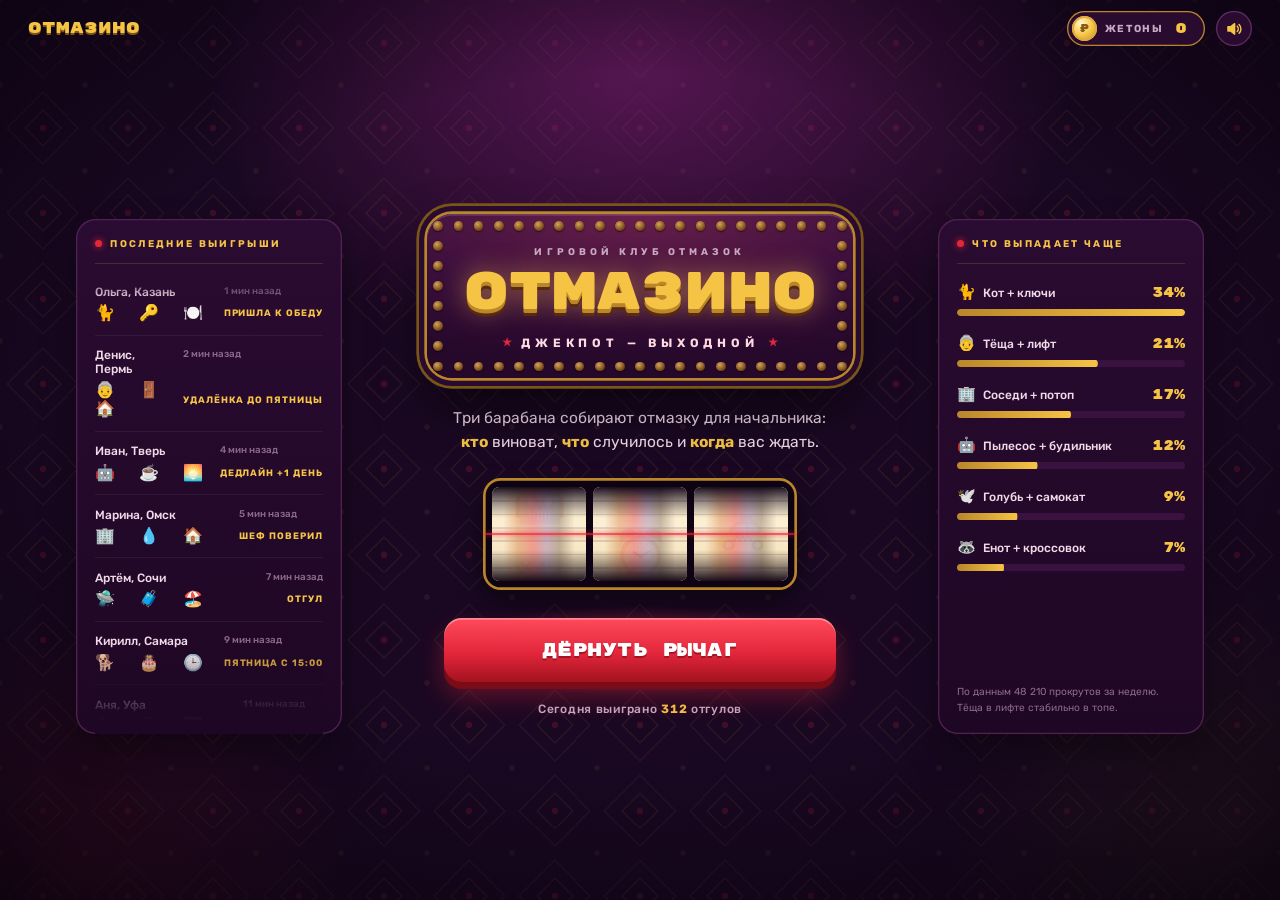
==== index.html @ e05aac3f "Build Otmazino slot-machine excuse generator (variant B) Single page, no build step, opens from file" ====
<!doctype html>
<html lang="ru">
<head>
<meta charset="utf-8">
<meta name="viewport" content="width=device-width, initial-scale=1">
<title>Отмазино — автомат отмазок для начальника</title>
<link rel="preconnect" href="https://fonts.googleapis.com">
<link rel="preconnect" href="https://fonts.gstatic.com" crossorigin>
<link href="https://fonts.googleapis.com/css2?family=Rubik+Mono+One&family=Rubik:wght@400;500;700;900&display=swap&subset=cyrillic" rel="stylesheet">
<link rel="icon" href="data:image/svg+xml,%3Csvg xmlns=%27http://www.w3.org/2000/svg%27 viewBox=%270 0 32 32%27%3E%3Ccircle cx=%2716%27 cy=%2716%27 r=%2715%27 fill=%27%23F6C445%27 stroke=%27%23B9862A%27 stroke-width=%272%27/%3E%3Ctext x=%2716%27 y=%2722%27 font-size=%2716%27 font-family=%27Arial%27 font-weight=%27700%27 text-anchor=%27middle%27 fill=%27%237A5517%27%3E₽%3C/text%3E%3C/svg%3E">
<link rel="stylesheet" href="css/style.css">
</head>
<body>
<div class="bg" aria-hidden="true"></div>

<div class="shaker" id="shaker">
  <header class="nav">
    <button class="nav-logo" data-go="home" aria-label="На главную">ОТМАЗИНО</button>
    <div class="nav-right">
      <div class="tok-pill"><span class="coin-ico" aria-hidden="true">₽</span>ЖЕТОНЫ <b id="navTok">0</b></div>
      <button class="snd" id="snd" aria-pressed="true" aria-label="Звук">
        <svg class="on" viewBox="0 0 24 24" fill="none" stroke="currentColor" stroke-width="2" stroke-linecap="round" stroke-linejoin="round"><path d="M4 9v6h4l5 4V5L8 9H4z" fill="currentColor"/><path d="M16.5 8.5a5 5 0 0 1 0 7M19 6a8.5 8.5 0 0 1 0 12"/></svg>
        <svg class="off" viewBox="0 0 24 24" fill="none" stroke="currentColor" stroke-width="2" stroke-linecap="round" stroke-linejoin="round"><path d="M4 9v6h4l5 4V5L8 9H4z" fill="currentColor"/><path d="M17 9l5 6M22 9l-5 6"/></svg>
      </button>
    </div>
  </header>

  <main class="stage">

    <!-- ============ 1. ГЛАВНАЯ ============ -->
    <section class="screen home" data-screen="home">
      <aside class="side side-l rise" style="--i:3">
        <h3 class="side-h">Последние выигрыши</h3>
        <div class="ticker"><ul id="winFeed"></ul></div>
      </aside>
      <aside class="side side-r rise" style="--i:4">
        <h3 class="side-h">Что выпадает чаще</h3>
        <ul class="odds" id="odds"></ul>
        <p class="side-note">По данным 48&nbsp;210 прокрутов за&nbsp;неделю. Тёща в&nbsp;лифте стабильно в&nbsp;топе.</p>
      </aside>

      <div class="col home-col">
        <div class="rise" style="--i:0">
          <div class="marquee">
            <div class="bulbs" data-bulbs="2.3"></div>
            <div class="eyebrow">игровой клуб отмазок</div>
            <h1 class="logo" aria-label="Отмазино"><span>ОТМ</span><span class="fl">А</span><span>ЗИНО</span></h1>
            <div class="tagline">Джекпот — выходной</div>
          </div>
        </div>
        <p class="pitch rise" style="--i:1">Три барабана собирают отмазку для начальника: <b>кто</b> виноват, <b>что</b> случилось и&nbsp;<b>когда</b> вас ждать.</p>
        <div class="rise" style="--i:2">
          <div class="mini">
            <div class="reel"></div><div class="reel"></div><div class="reel"></div>
            <div class="mini-line"></div>
          </div>
        </div>
        <div class="rise" style="--i:3"><button class="cta" id="ctaPull">Дёрнуть рычаг</button></div>
        <div class="won rise" style="--i:4">Сегодня выиграно <b id="wonCount">312</b> отгулов</div>
      </div>
    </section>

    <!-- ============ 2. ОПЛАТА ============ -->
    <section class="screen pay" data-screen="pay">
      <div class="col pay-col">
        <h2 class="h2 rise" style="--i:0">Купите жетоны</h2>
        <p class="sub rise" style="--i:1">Один жетон — один прокрут. Сдача выдаётся отгулами.</p>
        <div class="packs rise" style="--i:2">
          <button class="pack" data-n="1" data-price="49"><b>1 жетон</b><small>Разовое опоздание</small><span class="price">49&nbsp;₽</span></button>
          <button class="pack" data-n="5" data-price="149"><i class="hit">ХИТ</i><b>5 жетонов</b><small>Неделя прикрыта</small><span class="price">149&nbsp;₽</span></button>
          <button class="pack" data-n="99" data-price="499"><b>Безлимит</b><small>До пенсии</small><span class="price">499&nbsp;₽</span></button>
        </div>
        <div class="terminal rise" style="--i:3">
          <div class="card" aria-label="Тестовая карта">
            <div class="card-top"><span class="card-brand">ОТМАЗИНО CLUB</span><span class="chip"></span></div>
            <div class="card-num" id="cardNum"></div>
            <div class="card-row">
              <div class="grow"><small>Держатель</small><span id="cardName"></span></div>
              <div><small>Срок</small><span id="cardExp"></span></div>
              <div><small>CVC</small><span id="cardCvc"></span></div>
            </div>
          </div>
          <div class="acceptor">
            <div class="plate">
              <div class="coin-drop" id="coinDrop"></div>
              <div class="slit"></div>
              <small>Приём монет</small>
            </div>
            <div class="odo"><small>Жетоны</small><div class="odo-digits" id="odo"></div></div>
          </div>
        </div>
        <div class="rise" style="--i:4"><button class="cta pay-btn" id="payBtn">Оплатить 149 ₽</button></div>
        <p class="fine rise" style="--i:5">Демо-режим · карта тестовая · деньги не&nbsp;списываются</p>
      </div>
    </section>

    <!-- ============ 3. ГЕНЕРАТОР ============ -->
    <section class="screen game" data-screen="game">
      <aside class="side side-l rise" style="--i:3">
        <h3 class="side-h">Таблица выплат</h3>
        <ul class="pt" id="paytable"></ul>
        <p class="side-note">Выплаты производятся отгулами. Начальник вправе не&nbsp;поверить.</p>
      </aside>
      <aside class="side side-r rise" style="--i:4">
        <h3 class="side-h">Ваши выигрыши</h3>
        <ul class="hist" id="hist"><li class="hist-empty">Пока пусто. Тяните рычаг, и&nbsp;первая отмазка появится здесь.</li></ul>
      </aside>

      <div class="col game-col">
        <div class="sits rise" style="--i:0" id="sits" role="tablist" aria-label="Ситуация"></div>
        <div class="rise" style="--i:1">
          <div class="machine" id="machine">
            <div class="topper" id="topper">
              <div class="bulbs" data-bulbs="2.1"></div>
              <div class="t-text"><span class="t-logo">ОТМАЗИНО</span><span class="t-jack">ДЖЕКПОТ!</span></div>
            </div>
            <div class="cab">
              <div class="labels"><span>Кто</span><span>Что случилось</span><span>Итог</span></div>
              <div class="bezel">
                <div class="window" id="window">
                  <div class="reel"></div><div class="reel"></div><div class="reel"></div>
                  <div class="glass"></div>
                  <div class="payline"></div>
                </div>
              </div>
              <div class="front">
                <div class="led" id="ledBox"><small>ЖЕТОНЫ</small><b id="led">00</b></div>
                <div class="hint" id="hint">Тяните рычаг</div>
                <button class="spin-btn" id="spinBtn">Крутить</button>
              </div>
            </div>
            <div class="base"><div class="ticket-slit"></div></div>
            <div class="lever" id="lever">
              <div class="lever-hub"></div>
              <div class="lever-rod"></div>
              <div class="lever-pivot"></div>
              <div class="lever-knob" role="button" aria-label="Потянуть рычаг"></div>
              <div class="lever-hint" id="leverHint">ТЯНИ<i>↓</i></div>
            </div>
          </div>
          <div class="ticket-zone">
            <article class="ticket" id="ticket">
              <div class="t-head"><span id="tSit">Опоздание</span><span id="tNo">№ 004217</span></div>
              <div class="t-combo" id="tCombo"></div>
              <p class="t-body" id="tText"></p>
              <div class="t-foot"><span>Правдоподобие <b id="tProb">97%</b></span><span id="tValid">Действует до 18:00</span></div>
            </article>
          </div>
        </div>
        <div class="actions" id="actions">
          <button class="btn-ghost" id="againBtn">Крутить ещё</button>
          <button class="cta small" id="sendBtn">Отправить начальнику</button>
        </div>
      </div>
    </section>

    <!-- ============ 4. МЕССЕНДЖЕР ============ -->
    <section class="screen chat" data-screen="chat">
      <div class="col chat-col">
        <div class="phone rise" style="--i:0">
          <div class="phone-in">
            <div class="island"></div>
            <div class="sbar"><span>9:41</span><span class="sb-ic"><i></i><i></i><i></i><b></b></span></div>
            <div class="chead">
              <span class="back">‹</span>
              <div class="ava">ИС</div>
              <div class="who"><b>Игорь Сергеевич</b><small id="bossStatus">был недавно</small></div>
            </div>
            <div class="cbody" id="chatBody"></div>
            <div class="cinput">
              <div class="field" id="chatField"></div>
              <span class="csend" id="chatSend"><svg viewBox="0 0 24 24" fill="#fff"><path d="M3.4 20.4 21 12 3.4 3.6 3.4 10l12.6 2-12.6 2z"/></svg></span>
            </div>
          </div>
        </div>
      </div>
      <div class="chat-side" id="chatSide">
        <button class="btn-ghost" id="chatAgain">Ещё отмазку</button>
        <button class="link" data-go="home">На главную</button>
      </div>
    </section>

  </main>
</div>

<div class="rain" id="rain" aria-hidden="true"></div>
<div class="burst" id="burst" aria-hidden="true">ДЖЕКПОТ!</div>

<script src="js/data.js"></script>
<script src="js/audio.js"></script>
<script src="js/engine.js"></script>
<script src="js/app.js"></script>
</body>
</html>
---- css/style.css ----
/* ================================================================
   ОТМАЗИНО · игровой автомат отмазок
   1rem масштабируется по высоте окна (900px → 10px, 1080px → 12px),
   поэтому кадр одинаковый на 1440×900 и 1920×1080.
   Центральная колонка --col ≈ 9:16 от высоты — под вертикальный кроп.
   ================================================================ */
:root {
  --plum: #1A0822;
  --plum-2: #2A0B30;
  --plum-3: #3D1240;
  --gold: #F6C445;
  --gold-2: #B9862A;
  --gold-3: #7A5517;
  --cherry: #E3263B;
  --cherry-2: #A3121F;
  --cherry-3: #7A0C18;
  --cream: #FFF0CF;
  --mute: #C9A9C4;
  --dim: #8D6A8C;
  --ease-out: cubic-bezier(0.23, 1, 0.32, 1);
  --ease-in-out: cubic-bezier(0.77, 0, 0.175, 1);
  --ease-back: cubic-bezier(0.34, 1.56, 0.64, 1);
  --chase: .9s;
  --col: 50rem;
  --mono: 'Rubik Mono One', 'Rubik', sans-serif;
  --emoji: 'Segoe UI Emoji', 'Apple Color Emoji', 'Noto Color Emoji', sans-serif;
}
html.fast { --chase: .27s; }

* { box-sizing: border-box; margin: 0; padding: 0; }
html { font-size: min(calc(100vh / 90), calc(100vw / 144)); }
html, body { height: 100%; overflow: hidden; background: var(--plum); }
body {
  font-family: Rubik, system-ui, sans-serif;
  color: var(--cream);
  -webkit-font-smoothing: antialiased;
  user-select: none;
  -webkit-user-select: none;
}
button { font: inherit; color: inherit; border: 0; background: none; cursor: pointer; }
button:focus-visible { outline: .2rem solid var(--gold); outline-offset: .3rem; }
.emo { font-family: var(--emoji); font-weight: 400; font-style: normal; }

/* ---------- фон: ковёр казино + прожектор ---------- */
.bg {
  position: fixed; inset: 0;
  background:
    radial-gradient(70rem 48rem at 50% 8%, rgba(132, 34, 118, .55), rgba(132, 34, 118, 0) 70%),
    radial-gradient(46rem 40rem at 6% 96%, rgba(227, 38, 59, .14), rgba(227, 38, 59, 0) 70%),
    radial-gradient(46rem 40rem at 96% 92%, rgba(246, 196, 69, .08), rgba(246, 196, 69, 0) 70%),
    url("data:image/svg+xml,%3Csvg xmlns='http://www.w3.org/2000/svg' width='96' height='96'%3E%3Cg fill='none' stroke='%23F6C445' stroke-width='1.4'%3E%3Cpath d='M48 8 88 48 48 88 8 48z' stroke-opacity='.06'/%3E%3Cpath d='M48 28 68 48 48 68 28 48z' stroke-opacity='.08'/%3E%3C/g%3E%3Ccircle cx='48' cy='48' r='3.5' fill='%23E3263B' fill-opacity='.18'/%3E%3Cg fill='%23F6C445' fill-opacity='.07'%3E%3Ccircle cx='0' cy='0' r='3'/%3E%3Ccircle cx='96' cy='0' r='3'/%3E%3Ccircle cx='0' cy='96' r='3'/%3E%3Ccircle cx='96' cy='96' r='3'/%3E%3C/g%3E%3C/svg%3E") 50% 0 / 9.6rem 9.6rem,
    var(--plum);
}
.bg::after {
  content: ''; position: absolute; inset: 0;
  background: radial-gradient(ellipse 78% 72% at 50% 46%, rgba(6, 1, 10, 0) 52%, rgba(6, 1, 10, .78) 100%);
}

.shaker { position: fixed; inset: 0; }
.shaker.shake { animation: shake .55s cubic-bezier(.36, .07, .19, .97); }
@keyframes shake {
  10%, 90% { transform: translate3d(-.1rem, .1rem, 0); }
  20%, 80% { transform: translate3d(.5rem, -.2rem, 0); }
  30%, 50%, 70% { transform: translate3d(-.9rem, .3rem, 0) rotate(-.3deg); }
  40%, 60% { transform: translate3d(.9rem, -.2rem, 0) rotate(.3deg); }
}

/* ---------- навигация ---------- */
.nav {
  position: absolute; z-index: 20; top: 0; left: 0; right: 0; height: 6.4rem;
  display: flex; align-items: center; justify-content: space-between; padding: 0 3.2rem;
}
.nav-logo { font: 400 1.8rem var(--mono); color: var(--gold); text-shadow: 0 .2rem 0 var(--gold-3); }
.nav-right { display: flex; gap: 1.2rem; align-items: center; }
.tok-pill {
  display: flex; align-items: center; gap: .9rem; height: 4rem; padding: 0 1.6rem 0 .6rem;
  border-radius: 99rem; background: var(--plum-2); box-shadow: inset 0 0 0 .15rem var(--gold-2);
  font: 700 1.15rem Rubik; letter-spacing: .16em; color: var(--mute);
}
.tok-pill b { display: inline-block; min-width: 2.2rem; font: 400 1.6rem var(--mono); letter-spacing: 0; color: var(--gold); text-align: center; }
.bump { animation: bump .45s var(--ease-out); }
@keyframes bump { 35% { transform: scale(1.5); color: #fff; } }
.coin-ico {
  width: 2.8rem; height: 2.8rem; border-radius: 50%; display: grid; place-items: center;
  background: radial-gradient(circle at 35% 30%, #fff6c9, var(--gold) 50%, var(--gold-2));
  box-shadow: inset 0 0 0 .22rem #e0a93a; font: 400 1.15rem var(--mono); color: #8a5a12; letter-spacing: 0;
}
.snd {
  width: 4rem; height: 4rem; border-radius: 50%; display: grid; place-items: center;
  background: var(--plum-2); box-shadow: inset 0 0 0 .15rem #5d2a5f; color: var(--gold);
  transition: color .2s ease, box-shadow .2s ease;
}
.snd svg { width: 2rem; height: 2rem; }
.snd .off { display: none; }
.snd[aria-pressed="false"] { color: var(--dim); }
.snd[aria-pressed="false"] .on { display: none; }
.snd[aria-pressed="false"] .off { display: block; }

/* ---------- экраны и переходы ---------- */
.stage { position: absolute; inset: 0; }
.screen {
  position: absolute; inset: 0;
  opacity: 0; visibility: hidden; pointer-events: none;
  transform: scale(1.035);
  transition: opacity .45s var(--ease-out), transform .7s var(--ease-out), visibility 0s linear .7s;
}
.screen.is-on {
  opacity: 1; visibility: visible; pointer-events: auto; transform: none;
  transition: opacity .55s var(--ease-out) .12s, transform .8s var(--ease-out) .12s, visibility 0s;
}
.screen.is-leaving { transform: scale(.965); }
.screen:not(.is-on) *, .screen:not(.is-on) *::before, .screen:not(.is-on) *::after { animation-play-state: paused !important; }

.rise { opacity: 0; transform: translateY(2.2rem); transition: opacity .5s var(--ease-out), transform .8s var(--ease-out); }
.is-on .rise { opacity: 1; transform: none; transition-delay: calc(var(--i, 0) * 70ms + 160ms); }

.col {
  position: absolute; top: 6.4rem; bottom: 2rem; left: 50%;
  width: var(--col); margin-left: calc(var(--col) / -2);
  display: flex; flex-direction: column; align-items: center; justify-content: center;
}

/* ---------- боковые панели ---------- */
.side {
  position: absolute; top: 50%; width: 30rem; height: 58rem; margin-top: -26rem;
  padding: 2.2rem 2.2rem 0; border-radius: 2.2rem; overflow: hidden;
  background: linear-gradient(#2a0b31, #1e0724);
  box-shadow: inset 0 0 0 .15rem #4f2251, 0 2rem 4rem rgba(0, 0, 0, .35);
}
.side-l { left: calc((50vw - var(--col) / 2) / 2 - 15rem); }
.side-r { right: calc((50vw - var(--col) / 2) / 2 - 15rem); }
.side-h {
  display: flex; align-items: center; gap: .9rem; padding-bottom: 1.5rem;
  border-bottom: .1rem solid rgba(246, 196, 69, .16);
  font: 700 1.1rem Rubik; letter-spacing: .24em; text-transform: uppercase; color: var(--gold);
}
.side-h::before {
  content: ''; width: .8rem; height: .8rem; border-radius: 50%; flex: none;
  background: var(--cherry); box-shadow: 0 0 .8rem var(--cherry); animation: live 1.6s steps(1, end) infinite;
}
@keyframes live { 50% { opacity: .25; } }
.side-note { position: absolute; left: 2.2rem; right: 2.2rem; bottom: 2.2rem; font: 400 1.15rem/1.5 Rubik; color: var(--dim); }

.ticker { position: absolute; left: 2.2rem; right: 2.2rem; top: 6rem; bottom: 0; overflow: hidden; }
.ticker::before, .ticker::after { content: ''; position: absolute; left: 0; right: 0; z-index: 2; pointer-events: none; }
.ticker::before { top: 0; height: 3rem; background: linear-gradient(#290a30, rgba(41, 10, 48, 0)); }
.ticker::after { bottom: 0; height: 10rem; background: linear-gradient(rgba(30, 7, 36, 0), #1e0724 85%); }
.ticker ul { list-style: none; animation: feed 40s linear infinite; }
@keyframes feed { to { transform: translateY(-50%); } }
.win { display: grid; grid-template-columns: 1fr auto; gap: .5rem 1rem; padding: 1.4rem 0; border-bottom: .1rem solid rgba(255, 255, 255, .06); }
.win-who { font: 500 1.35rem Rubik; color: #f1d9e8; }
.win-ago { font: 500 1.1rem Rubik; color: var(--dim); }
.win-combo { font-size: 1.8rem; letter-spacing: .12em; }
.win-res { align-self: center; justify-self: end; font: 700 1.05rem Rubik; letter-spacing: .1em; text-transform: uppercase; color: var(--gold); text-align: right; }

.odds { list-style: none; margin-top: 2.2rem; display: flex; flex-direction: column; gap: 2rem; }
.odd-top { display: flex; align-items: baseline; gap: .8rem; font: 500 1.35rem Rubik; color: #f1d9e8; }
.odd-top .emo { font-size: 1.7rem; }
.odd-top b { margin-left: auto; font: 400 1.5rem var(--mono); color: var(--gold); }
.odd-bar { margin-top: .9rem; height: .8rem; border-radius: .4rem; background: #3a1240; overflow: hidden; }
.odd-bar i { display: block; height: 100%; border-radius: inherit; background: linear-gradient(90deg, var(--gold-2), var(--gold)); transform-origin: left; transform: scaleX(0); transition: transform 1.4s var(--ease-out); }
.is-on .odd-bar i { transform: scaleX(var(--p)); transition-delay: calc(var(--i) * 110ms + 600ms); }

/* ---------- лампочки ---------- */
.bulbs { position: absolute; inset: 1.3rem; pointer-events: none; }
.bulb {
  position: absolute; width: 1.1rem; height: 1.1rem; margin: -.55rem 0 0 -.55rem; border-radius: 50%;
  background: radial-gradient(circle at 38% 32%, #d4a35a, #6e4012 72%);
  box-shadow: 0 .1rem .15rem rgba(0, 0, 0, .55);
}
.bulb::after {
  content: ''; position: absolute; inset: -1rem; border-radius: 50%;
  background: radial-gradient(circle, #fffdf2 0 .32rem, #ffe08a .5rem, rgba(255, 196, 90, .5) .66rem, rgba(255, 170, 60, 0) 1.55rem);
  opacity: 0;
  animation: chase var(--chase) steps(1, end) infinite;
  animation-delay: calc(var(--chase) * var(--ph));
}
@keyframes chase { 0% { opacity: 1; } 33.333% { opacity: 0; } 100% { opacity: 0; } }
html.flash .bulb::after { animation: flashall .2s steps(1, end) infinite; animation-delay: 0s; }
@keyframes flashall { 0% { opacity: 1; } 50% { opacity: .1; } }

/* ================= 1. ГЛАВНАЯ ================= */
.home-col { padding-bottom: 1rem; }
.marquee {
  position: relative; width: 48rem; padding: 3.6rem 3rem 3.2rem; border-radius: 2.8rem; text-align: center;
  background: radial-gradient(120% 90% at 50% 0%, #6a1f4b, #3a0f3c 55%, #25082a);
  box-shadow:
    0 0 0 .3rem var(--gold-2), 0 0 0 .9rem var(--plum-2), 0 0 0 1.2rem var(--gold-3),
    inset 0 .2rem 0 rgba(255, 255, 255, .15), 0 3rem 6rem rgba(0, 0, 0, .6);
}
.eyebrow { font: 700 1.1rem Rubik; letter-spacing: .42em; text-transform: uppercase; color: var(--mute); }
.logo {
  margin-top: 1.1rem; font: 400 5.9rem/1 var(--mono); letter-spacing: -.02em; color: var(--gold); white-space: nowrap;
  text-shadow: 0 .4rem 0 var(--gold-2), 0 .8rem 0 #5a2a10, 0 0 3rem rgba(255, 184, 77, .55);
  animation: flick 7s infinite;
}
.logo span { display: inline-block; }
.logo .fl { animation: neon 5.5s infinite; }
@keyframes flick { 0%, 63%, 66%, 100% { opacity: 1; } 64% { opacity: .78; } }
@keyframes neon { 0%, 7%, 9%, 40%, 42%, 44%, 100% { opacity: 1; } 8%, 41%, 43% { opacity: .28; } }
.tagline {
  margin-top: 1.8rem; display: inline-flex; align-items: center; gap: 1.1rem;
  font: 700 1.35rem Rubik; letter-spacing: .4em; text-transform: uppercase; color: #ffd9e0;
}
.tagline::before, .tagline::after { content: '★'; font-size: 1.2rem; letter-spacing: 0; color: var(--cherry); }
.pitch { margin-top: 3.2rem; max-width: 44rem; text-align: center; font: 400 1.75rem/1.5 Rubik; color: #f1d9e8; }
.pitch b { color: var(--gold); font-weight: 700; }

.mini {
  position: relative; margin-top: 2.8rem; display: flex; gap: .8rem; padding: 1rem; border-radius: 2rem;
  background: #0e0312; box-shadow: inset 0 0 0 .3rem var(--gold-2), 0 1.4rem 3rem rgba(0, 0, 0, .45);
}
.mini .reel { width: 10.6rem; height: 10.6rem; }
.mini .face .emo { font-size: 5rem; }
.mini-line { position: absolute; left: .3rem; right: .3rem; top: 50%; height: .2rem; margin-top: -.1rem; background: rgba(227, 38, 59, .7); box-shadow: 0 0 .6rem rgba(227, 38, 59, .8); z-index: 4; pointer-events: none; }

.cta {
  position: relative; margin-top: 3.2rem; width: 44rem; height: 7.2rem; border-radius: 2rem;
  background: linear-gradient(#ff4a5c, var(--cherry) 55%, var(--cherry-2));
  font: 400 2rem var(--mono); color: #fff; text-shadow: 0 .2rem 0 rgba(122, 12, 24, .6);
  box-shadow: 0 .8rem 0 var(--cherry-3), 0 1.6rem 3rem rgba(227, 38, 59, .38), inset 0 .2rem 0 rgba(255, 255, 255, .35);
  transition: transform .12s var(--ease-out), box-shadow .12s var(--ease-out);
}
.cta::after {
  content: ''; position: absolute; inset: -1.4rem; z-index: -1; border-radius: 3rem; pointer-events: none;
  background: radial-gradient(closest-side, rgba(255, 59, 85, .5), rgba(255, 59, 85, 0));
  animation: breathe 1.6s ease-in-out infinite;
}
@keyframes breathe { 50% { opacity: .3; } }
.cta:active, .cta.press {
  transform: translateY(.6rem);
  box-shadow: 0 .2rem 0 var(--cherry-3), 0 .6rem 1.4rem rgba(227, 38, 59, .3), inset 0 .2rem 0 rgba(255, 255, 255, .35);
}
@media (hover: hover) and (pointer: fine) {
  .cta:hover { background: linear-gradient(#ff5d6d, #ee3249 55%, #b01826); }
}
.won { margin-top: 2.2rem; font: 500 1.35rem Rubik; letter-spacing: .06em; color: var(--mute); }
.won b { display: inline-block; color: var(--gold); font-weight: 700; font-variant-numeric: tabular-nums; }

/* ---------- барабан (общий для мини и большого) ---------- */
.reel { position: relative; overflow: hidden; border-radius: .8rem; background: #20091a; perspective: 90rem; }
.drum { position: absolute; left: 0; right: 0; top: 50%; transform-style: preserve-3d; will-change: transform; }
.face {
  position: absolute; left: 0; right: 0; top: 0;
  display: flex; flex-direction: column; align-items: center; justify-content: center; gap: .5rem;
  backface-visibility: hidden; -webkit-backface-visibility: hidden;
  background: linear-gradient(#fffaf0, #fff0cf 55%, #f1dbad);
  box-shadow: inset 0 .1rem 0 rgba(255, 255, 255, .9), inset 0 -.12rem 0 rgba(120, 70, 30, .22);
  color: #3a1030;
}
.face .emo { font-size: 4.3rem; line-height: 1; }
.face .lbl { font: 700 1.12rem/1.1 Rubik; letter-spacing: .05em; text-transform: uppercase; text-align: center; padding: 0 .5rem; }
.reel-streak {
  position: absolute; inset: 0; z-index: 1; opacity: 0; pointer-events: none;
  background:
    linear-gradient(90deg, rgba(255, 240, 207, 0) 12%, rgba(214, 128, 70, .5) 28%, rgba(227, 38, 59, .42) 44%, rgba(122, 82, 170, .38) 58%, rgba(70, 48, 40, .34) 72%, rgba(255, 240, 207, 0) 88%),
    repeating-linear-gradient(rgba(58, 16, 48, .16) 0 .2rem, rgba(255, 240, 207, 0) .2rem 1.5rem),
    linear-gradient(#fff4dc, #f4e0b6);
}
.reel-shade {
  position: absolute; inset: 0; z-index: 2; pointer-events: none;
  background: linear-gradient(rgba(14, 3, 18, .94), rgba(14, 3, 18, .4) 17%, rgba(14, 3, 18, 0) 33%,
    rgba(255, 255, 255, .16) 43%, rgba(255, 255, 255, 0) 51%, rgba(14, 3, 18, 0) 67%, rgba(14, 3, 18, .4) 83%, rgba(14, 3, 18, .94));
}

/* ================= 2. ОПЛАТА ================= */
.h2 { font: 400 4.2rem/1 var(--mono); color: var(--gold); text-align: center; text-shadow: 0 .35rem 0 var(--gold-2), 0 0 2.4rem rgba(255, 184, 77, .35); }
.sub { margin-top: 1.4rem; font: 400 1.65rem Rubik; color: var(--mute); text-align: center; }
.packs { display: flex; gap: 1.4rem; margin-top: 3.6rem; }
.pack {
  position: relative; width: 15.4rem; padding: 2.6rem 1.2rem 2.2rem; border-radius: 2rem; text-align: center;
  background: var(--plum-2); box-shadow: inset 0 0 0 .15rem #5d2a5f;
  transition: transform .25s var(--ease-out), box-shadow .25s var(--ease-out), background-color .25s ease;
}
.pack b { display: block; font: 700 1.9rem Rubik; }
.pack small { display: block; margin: .7rem 0 1.7rem; font: 400 1.3rem Rubik; color: var(--mute); }
.pack .price { font: 400 2.2rem var(--mono); color: var(--gold); }
.pack.is-sel {
  background: var(--plum-3); transform: translateY(-.8rem);
  box-shadow: inset 0 0 0 .25rem var(--gold), 0 0 4rem rgba(246, 196, 69, .22), 0 1.6rem 3rem rgba(0, 0, 0, .4);
}
.pack:active { transform: translateY(-.8rem) scale(.97); }
.pack .hit {
  position: absolute; top: -1.2rem; left: 50%; width: 6rem; margin-left: -3rem; padding: .45rem 0; border-radius: .8rem;
  background: var(--cherry); font: 900 1.05rem Rubik; letter-spacing: .16em; font-style: normal; color: #fff;
  transform: rotate(-4deg); box-shadow: 0 .4rem 1rem rgba(227, 38, 59, .5);
}
@media (hover: hover) and (pointer: fine) {
  .pack:not(.is-sel):hover { transform: translateY(-.3rem); box-shadow: inset 0 0 0 .15rem #8a4a8c; }
}

.terminal { display: flex; gap: 2rem; align-items: flex-end; margin-top: 3.4rem; }
.card {
  position: relative; width: 29rem; height: 18.4rem; padding: 2rem 2.2rem; border-radius: 1.8rem; overflow: hidden;
  display: flex; flex-direction: column; justify-content: space-between;
  background:
    radial-gradient(80% 120% at 100% 0%, rgba(246, 196, 69, .22), rgba(246, 196, 69, 0) 60%),
    repeating-radial-gradient(circle at 115% 125%, rgba(246, 196, 69, .08) 0 .12rem, rgba(246, 196, 69, 0) .12rem 1rem),
    linear-gradient(135deg, #4a1545, #22072a 60%, #2e0b36);
  box-shadow: inset 0 0 0 .12rem rgba(246, 196, 69, .45), 0 2rem 4rem rgba(0, 0, 0, .5);
}
.card-top { display: flex; justify-content: space-between; align-items: center; }
.card-brand { font: 400 1.3rem var(--mono); color: var(--gold); }
.chip {
  position: relative; width: 4.2rem; height: 3.2rem; border-radius: .6rem;
  background: linear-gradient(135deg, #ffe9a0, #c9963a 50%, #f3d27a); box-shadow: inset 0 0 0 .1rem rgba(122, 85, 23, .6);
}
.chip::after { content: ''; position: absolute; inset: .7rem .5rem; border: .1rem solid rgba(122, 85, 23, .5); border-radius: .3rem; }
.card-num { min-height: 2.4rem; font: 400 1.6rem var(--mono); letter-spacing: -.01em; word-spacing: -.2em; white-space: nowrap; text-shadow: 0 .1rem 0 rgba(0, 0, 0, .5); }
.card-row { display: flex; gap: 2rem; }
.card-row .grow { flex: 1; }
.card-row small { display: block; font: 700 .85rem Rubik; letter-spacing: .2em; text-transform: uppercase; color: var(--mute); }
.card-row span { display: block; margin-top: .4rem; min-height: 1.9rem; font: 500 1.45rem Rubik; letter-spacing: .05em; white-space: nowrap; }
.typing::after {
  content: ''; display: inline-block; width: .16rem; height: 1em; margin-left: .2rem; vertical-align: -.12em;
  background: var(--gold); animation: caret .8s steps(1, end) infinite;
}
@keyframes caret { 50% { opacity: 0; } }

.acceptor { position: relative; width: 17rem; display: flex; flex-direction: column; align-items: center; gap: 1.4rem; }
.plate {
  position: relative; width: 15rem; height: 9rem; border-radius: 1.6rem; display: flex; flex-direction: column; align-items: center;
  background: linear-gradient(#f4f4f8, #b0b0bc 40%, #e2e2ea 62%, #8d8d99);
  box-shadow: inset 0 .15rem 0 #fff, inset 0 -.2rem .4rem rgba(0, 0, 0, .25), 0 1.2rem 2.4rem rgba(0, 0, 0, .45);
}
.slit { margin-top: 2.4rem; width: 9.6rem; height: 1.1rem; border-radius: .6rem; background: #0b0210; box-shadow: inset 0 .25rem .4rem #000, 0 .12rem 0 rgba(255, 255, 255, .8); }
.plate small { margin-top: 1.6rem; font: 700 .9rem Rubik; letter-spacing: .22em; text-transform: uppercase; color: #5d5d68; }
.coin-drop { position: absolute; left: -40rem; right: -40rem; bottom: calc(100% - 2.95rem); height: 34rem; overflow: hidden; pointer-events: none; z-index: 2; }
.odo {
  display: flex; align-items: center; gap: 1rem; padding: .8rem 1.2rem; border-radius: 1.2rem;
  background: #12020a; box-shadow: inset 0 .2rem .6rem #000, 0 0 0 .15rem #5d2a5f;
}
.odo small { font: 700 .9rem Rubik; letter-spacing: .2em; text-transform: uppercase; color: var(--gold-2); }
.odo-digits { display: flex; gap: .3rem; }
.odo-w {
  position: relative; width: 2.8rem; height: 3.6rem; overflow: hidden; border-radius: .5rem;
  background: linear-gradient(#e2d3b4, #fff7e4 45%, #d6c6a4);
}
.odo-w::after { content: ''; position: absolute; inset: 0; box-shadow: inset 0 .6rem .6rem rgba(0, 0, 0, .35), inset 0 -.6rem .6rem rgba(0, 0, 0, .35); }
.odo-s { transition: transform .5s var(--ease-back); }
.odo-s i { display: block; height: 3.6rem; font: 400 2.1rem/3.6rem var(--mono); font-style: normal; text-align: center; color: var(--plum-2); }

.pay-btn { margin-top: 3.6rem; }
.cta.busy { pointer-events: none; }
.cta.ok {
  background: linear-gradient(#ffdc78, var(--gold) 55%, #c99433); color: var(--plum-2); text-shadow: none;
  box-shadow: 0 .8rem 0 var(--gold-3), 0 1.6rem 3rem rgba(246, 196, 69, .3), inset 0 .2rem 0 rgba(255, 255, 255, .5);
}
.cta.ok::after { background: radial-gradient(closest-side, rgba(246, 196, 69, .45), rgba(246, 196, 69, 0)); }
.spinner {
  display: inline-block; width: 1.9rem; height: 1.9rem; margin-right: 1.2rem; vertical-align: -.3rem; border-radius: 50%;
  border: .3rem solid rgba(255, 255, 255, .35); border-top-color: #fff; animation: spin .7s linear infinite;
}
@keyframes spin { to { transform: rotate(360deg); } }
.fine { margin-top: 2.4rem; font: 500 1.1rem Rubik; letter-spacing: .16em; text-transform: uppercase; color: var(--dim); }

/* монета с толщиной: два аверса + рёбра между ними */
.coin { position: relative; transform-style: preserve-3d; }
.coin i { position: absolute; inset: 0; border-radius: 50%; }
.coin .cf {
  display: grid; place-items: center;
  background: radial-gradient(circle at 34% 28%, #fff8d6, var(--gold) 44%, var(--gold-2) 92%);
  box-shadow: inset 0 0 0 .32em #e0a93a, inset 0 0 0 .42em #b9862a;
  font: 400 1em var(--mono); font-style: normal; color: #8a5a12; text-shadow: 0 .06em 0 #ffe9a0;
  backface-visibility: hidden; -webkit-backface-visibility: hidden;
}
.coin .ce { background: #a8741f; }
.pcoin { position: absolute; left: 50%; top: 0; width: 7rem; height: 7rem; margin-left: -3.5rem; }
.pcoin .py, .pcoin .coin { width: 100%; height: 100%; }
.pcoin .coin { font-size: 2.6rem; }

/* ================= 3. ГЕНЕРАТОР ================= */
.game-col { justify-content: flex-start; padding-top: 1.2rem; }
.sits { display: flex; gap: .5rem; padding: .5rem; border-radius: 99rem; background: rgba(14, 3, 18, .6); box-shadow: inset 0 0 0 .1rem #4f2251; }
.sit {
  height: 3.4rem; padding: 0 1.25rem; border-radius: 99rem; white-space: nowrap;
  font: 500 1.25rem Rubik; color: #e9cfe3;
  transition: background-color .2s ease, color .2s ease;
}
.sit.is-on { background: linear-gradient(#ffd766, var(--gold) 60%, #d9a531); color: var(--plum-2); font-weight: 700; box-shadow: 0 .25rem 0 var(--gold-3); }
@media (hover: hover) and (pointer: fine) { .sit:not(.is-on):hover { background-color: var(--plum-3); } }
.sits.locked { pointer-events: none; }
.sits.locked .sit:not(.is-on) { opacity: .5; }

.machine { position: relative; width: 42rem; margin-top: 2.2rem; transform: translateX(-2.8rem); }
.topper {
  position: relative; z-index: 2; width: 31rem; height: 6.6rem; margin: 0 auto -1.4rem;
  display: grid; place-items: center; border-radius: 3.3rem 3.3rem 1rem 1rem;
  background: radial-gradient(120% 130% at 50% 0%, #7b2456, #3a0f3c 70%);
  box-shadow: 0 0 0 .3rem var(--gold-2), 0 0 0 .7rem var(--plum-2), 0 0 0 .9rem var(--gold-3), 0 1rem 2rem rgba(0, 0, 0, .4);
}
.topper .bulbs { inset: 1rem 1.6rem; }
.t-text { display: grid; place-items: center; }
.t-logo, .t-jack { grid-area: 1 / 1; font: 400 2.6rem var(--mono); white-space: nowrap; }
.t-logo { color: var(--gold); text-shadow: 0 .25rem 0 var(--gold-2), 0 0 1.8rem rgba(255, 184, 77, .5); }
.t-jack { opacity: 0; color: #fff3c4; text-shadow: 0 .25rem 0 var(--cherry-2), 0 0 2rem rgba(255, 80, 100, .85); }
.topper.jack .t-logo { opacity: 0; }
.topper.jack .t-jack { opacity: 1; animation: jackblink .34s steps(1, end) infinite; }
@keyframes jackblink { 50% { opacity: .2; } }

.cab {
  position: relative; z-index: 1; padding: 2.8rem 1.6rem 1.6rem; border-radius: 2.8rem 2.8rem 2rem 2rem;
  background:
    linear-gradient(90deg, rgba(0, 0, 0, .28), rgba(0, 0, 0, 0) 8%, rgba(255, 255, 255, .06) 50%, rgba(0, 0, 0, 0) 92%, rgba(0, 0, 0, .28)),
    linear-gradient(#7a2357, #4a1442 45%, #2e0b33);
  box-shadow: 0 0 0 .3rem var(--gold-2), inset 0 .2rem 0 rgba(255, 255, 255, .2), inset 0 -.8rem 1.6rem rgba(0, 0, 0, .35), 0 3rem 6rem rgba(0, 0, 0, .55);
}
.labels { display: flex; gap: .6rem; padding: 0 1.3rem .9rem; }
.labels span { flex: 1; text-align: center; font: 700 1rem Rubik; letter-spacing: .22em; text-transform: uppercase; color: var(--gold); white-space: nowrap; }
.bezel {
  position: relative; padding: .7rem; border-radius: 1.8rem;
  background: linear-gradient(#f4f4f8, #a6a6b2 30%, #e6e6ee 55%, #8a8a96 80%, #d9d9e1);
  box-shadow: 0 .4rem 1rem rgba(0, 0, 0, .4);
}
.window { position: relative; display: flex; gap: .6rem; padding: .6rem; border-radius: 1.2rem; background: #0b0210; box-shadow: inset 0 .4rem 1rem rgba(0, 0, 0, .8); }
.window .reel { flex: 1; height: 22rem; }
.glass {
  position: absolute; inset: .6rem; z-index: 3; border-radius: .8rem; pointer-events: none;
  background: linear-gradient(115deg, rgba(255, 255, 255, .17), rgba(255, 255, 255, .04) 22%, rgba(255, 255, 255, 0) 23%, rgba(255, 255, 255, 0) 60%, rgba(255, 255, 255, .07) 61%, rgba(255, 255, 255, 0) 72%);
}
.payline { position: absolute; left: .2rem; right: .2rem; top: 50%; height: .3rem; margin-top: -.15rem; z-index: 4; pointer-events: none; background: rgba(227, 38, 59, .85); box-shadow: 0 0 .8rem rgba(227, 38, 59, .9); }
.payline::before, .payline::after { content: ''; position: absolute; top: 50%; margin-top: -.9rem; border-top: .9rem solid transparent; border-bottom: .9rem solid transparent; }
.payline::before { left: -1.2rem; border-left: 1.2rem solid var(--gold); }
.payline::after { right: -1.2rem; border-right: 1.2rem solid var(--gold); }

.front { display: flex; align-items: center; justify-content: space-between; gap: 1rem; margin-top: 1.4rem; padding: 0 .4rem; }
.led { display: flex; flex-direction: column; align-items: center; min-width: 8.4rem; padding: .5rem 1.2rem .6rem; border-radius: .9rem; background: #12020a; box-shadow: inset 0 .2rem .6rem rgba(0, 0, 0, .9), 0 0 0 .15rem #5d2a5f; }
.led small { font: 700 .8rem Rubik; letter-spacing: .24em; color: var(--gold-2); }
.led b { font: 400 2.2rem/1.15 var(--mono); color: #ff4058; text-shadow: 0 0 .8rem rgba(255, 64, 88, .75); }
.led.blink b { animation: jackblink .24s steps(1, end) 6; }
.hint { flex: 1; text-align: center; font: 700 1.1rem Rubik; letter-spacing: .2em; text-transform: uppercase; color: var(--mute); }
.spin-btn {
  height: 4.6rem; padding: 0 2rem; border-radius: 1.4rem;
  background: linear-gradient(#ff4a5c, var(--cherry) 55%, var(--cherry-2)); font: 400 1.25rem var(--mono); color: #fff;
  box-shadow: 0 .5rem 0 var(--cherry-3), inset 0 .15rem 0 rgba(255, 255, 255, .35);
  transition: transform .1s var(--ease-out), box-shadow .1s var(--ease-out);
}
.spin-btn:active { transform: translateY(.4rem); box-shadow: 0 .1rem 0 var(--cherry-3), inset 0 .15rem 0 rgba(255, 255, 255, .35); }

.base {
  position: relative; z-index: 3; width: 36rem; height: 2.6rem; margin: -.3rem auto 0; display: grid; place-items: center;
  border-radius: 0 0 1.4rem 1.4rem; background: linear-gradient(#d9d9e1, #8a8a96 60%, #5c5c66); box-shadow: 0 1rem 2rem rgba(0, 0, 0, .45);
}
.ticket-slit { width: 33rem; height: .7rem; border-radius: .4rem; background: #0b0210; box-shadow: inset 0 .2rem .3rem rgba(0, 0, 0, .9), 0 .1rem 0 rgba(255, 255, 255, .5); }

/* рычаг: ось в (2.4rem; 5rem) внутри .lever */
.lever { position: absolute; z-index: 4; right: -5.4rem; top: 19.6rem; width: 6rem; height: 10rem; --L: 13rem; }
.lever-hub {
  position: absolute; left: -1rem; top: 2rem; width: 4.6rem; height: 6rem; border-radius: 0 1.8rem 1.8rem 0;
  background: linear-gradient(#f2f2f6, #a2a2ae 40%, #5d5d68 72%, #c9c9d3);
  box-shadow: 0 .6rem 1.4rem rgba(0, 0, 0, .45), inset .3rem 0 .4rem rgba(0, 0, 0, .3);
}
.lever-rod {
  position: absolute; left: 1.75rem; top: calc(5rem - var(--L)); width: 1.3rem; height: var(--L); border-radius: .65rem;
  transform-origin: 50% 100%; cursor: grab; touch-action: none;
  background: linear-gradient(90deg, #6d6d78, #f6f6fa 36%, #b3b3bf 60%, #5d5d68);
  box-shadow: .3rem 0 .6rem rgba(0, 0, 0, .3);
}
.lever-pivot { position: absolute; left: 1.2rem; top: 3.8rem; width: 2.4rem; height: 2.4rem; border-radius: 50%; background: radial-gradient(circle at 38% 32%, #fff, #9a9aa6 60%, #4d4d58); box-shadow: 0 .2rem .4rem rgba(0, 0, 0, .5); }
.lever-knob {
  position: absolute; left: 0; top: calc(5rem - var(--L) - 2.4rem); width: 4.8rem; height: 4.8rem; border-radius: 50%;
  cursor: grab; touch-action: none;
  background: radial-gradient(circle at 34% 28%, #ffd3d9 0, #ff6a7c 16%, var(--cherry) 46%, #7a0c18 100%);
  box-shadow: 0 .8rem 1.4rem rgba(0, 0, 0, .45);
}
.lever.is-grab .lever-knob, .lever.is-grab .lever-rod { cursor: grabbing; }
.lever-hint {
  position: absolute; left: 5.6rem; top: -12.6rem; display: flex; flex-direction: column; align-items: center; gap: .3rem;
  font: 400 1.1rem var(--mono); color: var(--gold); pointer-events: none; transition: opacity .3s ease;
}
.lever-hint i { font-style: normal; font-size: 2.2rem; animation: bob 1s var(--ease-in-out) infinite; }
@keyframes bob { 50% { transform: translateY(.8rem); } }
.lever-hint.gone { opacity: 0; }

/* билет выползает из щели */
.ticket-zone { position: relative; z-index: 2; width: 38rem; height: 19.4rem; margin: -1.3rem auto 0; overflow: hidden; transform: translateX(-2.8rem); }
.ticket {
  width: 35rem; margin: 0 auto; padding: 2.2rem 2rem 2.6rem; color: var(--plum-2);
  background: linear-gradient(rgba(42, 11, 48, .22), rgba(42, 11, 48, 0) 2.4rem), var(--cream);
  transform: translateY(-101%);
  -webkit-mask: linear-gradient(#000 0 0) top / 100% calc(100% - .8rem) no-repeat, radial-gradient(circle .55rem at 50% 100%, transparent .55rem, #000 .6rem) bottom / 1.4rem .8rem repeat-x;
  mask: linear-gradient(#000 0 0) top / 100% calc(100% - .8rem) no-repeat, radial-gradient(circle .55rem at 50% 100%, transparent .55rem, #000 .6rem) bottom / 1.4rem .8rem repeat-x;
}
.t-head { display: flex; justify-content: space-between; align-items: center; font: 400 .95rem var(--mono); color: var(--cherry); }
.t-head span:last-child { color: #8a6a7e; }
.t-combo { margin-top: .9rem; font-size: 1.9rem; letter-spacing: .25em; }
.t-body { margin-top: .6rem; font: 500 1.45rem/1.42 Rubik; }
.t-foot {
  display: flex; justify-content: space-between; margin-top: 1.1rem; padding-top: .9rem; border-top: .15rem dashed rgba(42, 11, 48, .25);
  font: 700 .9rem Rubik; letter-spacing: .14em; text-transform: uppercase; color: #7a5a70;
}
.t-foot b { color: var(--cherry); }

.actions { display: flex; gap: 1.2rem; margin-top: 1.2rem; opacity: 0; transform: translateY(1rem); pointer-events: none; transition: opacity .3s var(--ease-out), transform .45s var(--ease-out); }
.actions.is-in { opacity: 1; transform: none; pointer-events: auto; }
.btn-ghost {
  height: 5.6rem; padding: 0 2.4rem; border-radius: 1.6rem; background: rgba(42, 11, 48, .7);
  font: 400 1.25rem var(--mono); color: var(--gold); box-shadow: inset 0 0 0 .2rem var(--gold-2);
  transition: transform .12s var(--ease-out), background-color .2s ease;
}
.btn-ghost:active { transform: scale(.97); }
@media (hover: hover) and (pointer: fine) { .btn-ghost:hover { background-color: var(--plum-3); } }
.cta.small { margin: 0; width: auto; height: 5.6rem; padding: 0 2.6rem; border-radius: 1.6rem; font-size: 1.25rem; }

.pt { list-style: none; margin-top: .8rem; }
.pt li { display: flex; align-items: center; justify-content: space-between; gap: 1rem; padding: 1.2rem 0; border-bottom: .1rem dashed rgba(246, 196, 69, .14); }
.pt .c { font-size: 1.9rem; letter-spacing: .1em; }
.pt b { font: 700 1.05rem Rubik; letter-spacing: .1em; text-transform: uppercase; color: var(--gold); text-align: right; }
.pt li.top b { color: #ff6a7c; }
.hist { list-style: none; margin-top: 1.6rem; display: flex; flex-direction: column; gap: 1rem; }
.hist li { padding: 1.2rem 1.4rem; border-radius: 1.2rem; background: rgba(255, 255, 255, .04); box-shadow: inset 0 0 0 .1rem rgba(255, 255, 255, .06); }
.hist li.new { animation: histIn .6s var(--ease-out) both; }
@keyframes histIn { from { opacity: 0; transform: translateY(-1.2rem); } }
.h-top { display: flex; justify-content: space-between; font: 700 .95rem Rubik; letter-spacing: .16em; text-transform: uppercase; color: var(--gold); }
.h-top span:last-child { color: var(--dim); }
.h-combo { margin-top: .6rem; font-size: 1.7rem; letter-spacing: .2em; }
.hist p { margin-top: .5rem; font: 400 1.25rem/1.4 Rubik; color: #e9cfe3; display: -webkit-box; -webkit-line-clamp: 2; -webkit-box-orient: vertical; overflow: hidden; }
.hist .hist-empty { background: none; box-shadow: none; padding: 1rem 0; font: 400 1.35rem/1.5 Rubik; color: var(--dim); }

/* ---------- джекпот и монеты ---------- */
.burst {
  position: fixed; left: 50%; top: 40%; z-index: 60; opacity: 0; pointer-events: none; white-space: nowrap;
  font: 400 6.2rem/1 var(--mono); color: var(--gold);
  text-shadow: 0 .3rem 0 #e8a92e, 0 .6rem 0 var(--gold-2), 0 .9rem 0 #8a5a12, 0 1.4rem 2rem rgba(0, 0, 0, .5), 0 0 4rem rgba(255, 200, 77, .7);
  transform: translate(-50%, -50%);
}
.rain { position: fixed; inset: 0; z-index: 55; pointer-events: none; overflow: hidden; }
.rc { position: absolute; left: 0; top: 0; width: 3.6rem; height: 3.6rem; margin: -1.8rem 0 0 -1.8rem; }
.rc .ry, .rc .coin { width: 100%; height: 100%; }
.rc .coin { font-size: 1.3rem; }

/* ================= 4. МЕССЕНДЖЕР ================= */
.phone {
  position: relative; width: 38rem; height: 78rem; padding: 1.1rem; border-radius: 5.6rem;
  background: linear-gradient(145deg, #3a2a40, #120814 40%, #241629);
  box-shadow: inset 0 0 0 .2rem #4a3a52, 0 0 0 .3rem #0a040c, 0 4rem 8rem rgba(0, 0, 0, .6), 0 0 8rem rgba(246, 196, 69, .1);
}
.phone-in {
  position: relative; height: 100%; border-radius: 4.6rem; overflow: hidden; display: flex; flex-direction: column;
  background:
    url("data:image/svg+xml,%3Csvg xmlns='http://www.w3.org/2000/svg' width='80' height='80'%3E%3Cg fill='none' stroke='%232A0B30' stroke-opacity='.07' stroke-width='1.6'%3E%3Ccircle cx='18' cy='18' r='7'/%3E%3Cpath d='M58 10l8 8-8 8-8-8z'/%3E%3Cpath d='M14 58h10M19 53v10'/%3E%3Ccircle cx='60' cy='60' r='3'/%3E%3C/g%3E%3C/svg%3E") 0 0 / 8rem 8rem,
    #efe2c8;
}
.island { position: absolute; z-index: 5; top: 1.2rem; left: 50%; width: 11rem; height: 3.2rem; margin-left: -5.5rem; border-radius: 2rem; background: #000; }
.sbar { height: 5.6rem; flex: none; display: flex; align-items: center; justify-content: space-between; padding: 0 3.4rem 0 3.8rem; background: var(--plum-2); font: 600 1.45rem Rubik; }
.sb-ic { display: flex; align-items: flex-end; gap: .25rem; }
.sb-ic i { width: .4rem; background: var(--cream); border-radius: .1rem; }
.sb-ic i:nth-child(1) { height: .6rem; } .sb-ic i:nth-child(2) { height: .9rem; } .sb-ic i:nth-child(3) { height: 1.2rem; }
.sb-ic b { width: 2.4rem; height: 1.2rem; margin-left: .6rem; border-radius: .35rem; box-shadow: inset 0 0 0 .15rem var(--cream), inset 0 0 0 .3rem var(--plum-2), inset 1.6rem 0 0 var(--cream); }
.chead { position: relative; z-index: 2; flex: none; display: flex; align-items: center; gap: 1.2rem; padding: .8rem 1.8rem 1.4rem; background: var(--plum-2); box-shadow: 0 .3rem .8rem rgba(0, 0, 0, .2); }
.back { width: 1.6rem; font: 400 3.4rem/1 Rubik; color: var(--gold); }
.ava { width: 4.6rem; height: 4.6rem; flex: none; border-radius: 50%; display: grid; place-items: center; background: linear-gradient(135deg, #ffd766, var(--gold-2)); font: 400 1.4rem var(--mono); color: var(--plum-2); }
.who b { display: block; font: 700 1.65rem Rubik; color: var(--cream); }
.who small { display: block; margin-top: .2rem; font: 400 1.25rem Rubik; color: var(--mute); }
.who small.is-typing { color: var(--gold); }
.cbody { flex: 1; min-height: 0; display: flex; flex-direction: column; justify-content: flex-end; gap: .9rem; padding: 1.6rem 1.4rem; overflow: hidden; }
.day { align-self: center; margin-bottom: .6rem; padding: .4rem 1.2rem; border-radius: 99rem; background: rgba(42, 11, 48, .32); font: 500 1.15rem Rubik; color: #fff; }
.msg {
  position: relative; max-width: 84%; padding: 1rem 1.3rem .9rem; border-radius: 1.8rem;
  font: 400 1.5rem/1.4 Rubik; color: #1d0a20; box-shadow: 0 .1rem .2rem rgba(42, 11, 48, .18);
}
.msg .meta { float: right; display: inline-flex; gap: .3rem; margin: .7rem 0 -.3rem 1rem; font: 400 1.05rem Rubik; color: #8a7a86; }
.msg.in { align-self: flex-start; background: #fff; border-bottom-left-radius: .5rem; }
.msg.out { align-self: flex-end; background: #fde7a4; border-bottom-right-radius: .5rem; transform-origin: 100% 100%; }
.msg.enter { animation: msgIn .45s var(--ease-out) both; }
.msg.out.enter { animation: msgOut .5s var(--ease-out) both; }
@keyframes msgIn { from { opacity: 0; transform: translateY(1.2rem) scale(.96); } }
@keyframes msgOut { from { opacity: 0; transform: translateY(5rem) scale(.9); } }
.chk { font-style: normal; color: #a8946a; letter-spacing: -.3em; padding-right: .3em; }
.chk.read { color: #1f9d63; }
.react {
  position: absolute; left: -1.4rem; bottom: -1.2rem; width: 3.2rem; height: 3.2rem; border-radius: 50%; display: grid; place-items: center;
  background: #fff; box-shadow: 0 .2rem .6rem rgba(42, 11, 48, .25); font-size: 1.7rem;
  animation: reactIn .5s var(--ease-back) both;
}
@keyframes reactIn { from { opacity: 0; transform: scale(.4); } }
.typing-b { align-self: flex-start; display: flex; gap: .5rem; padding: 1.4rem 1.6rem; border-radius: 1.8rem; border-bottom-left-radius: .5rem; background: #fff; animation: msgIn .35s var(--ease-out) both; }
.typing-b i { width: .8rem; height: .8rem; border-radius: 50%; background: #b39bb0; animation: dot 1s ease-in-out infinite; }
.typing-b i:nth-child(2) { animation-delay: .15s; }
.typing-b i:nth-child(3) { animation-delay: .3s; }
@keyframes dot { 0%, 60%, 100% { transform: none; opacity: .5; } 30% { transform: translateY(-.5rem); opacity: 1; } }
.dots::after { content: ''; animation: dots 1.2s steps(4, end) infinite; }
@keyframes dots { 0% { content: ''; } 25% { content: '.'; } 50% { content: '..'; } 75% { content: '...'; } }
.cinput { flex: none; display: flex; align-items: flex-end; gap: 1rem; padding: 1rem 1.2rem 2.6rem; background: #fbf4e6; box-shadow: 0 -.1rem 0 rgba(42, 11, 48, .08); }
.field {
  flex: 1; min-height: 4.2rem; max-height: 9.4rem; overflow: hidden; padding: 1rem 1.4rem; border-radius: 2.1rem;
  background: #fff; box-shadow: inset 0 0 0 .1rem rgba(42, 11, 48, .12);
  font: 400 1.45rem/1.5 Rubik; color: #1d0a20; display: flex; flex-direction: column; justify-content: flex-end;
}
.field:empty::before { content: 'Сообщение'; color: #b3a3ae; }
.csend { flex: none; width: 4.2rem; height: 4.2rem; border-radius: 50%; display: grid; place-items: center; background: var(--cherry); transition: transform .12s var(--ease-out); }
.csend.press { transform: scale(.84); }
.csend svg { width: 2rem; height: 2rem; margin-left: .2rem; }
.chat-side {
  position: absolute; left: calc(50% + 22rem); bottom: 8rem; display: flex; flex-direction: column; align-items: flex-start; gap: 1.4rem;
  opacity: 0; transform: translateY(1rem); pointer-events: none; transition: opacity .35s var(--ease-out), transform .5s var(--ease-out);
}
.chat-side.is-in { opacity: 1; transform: none; pointer-events: auto; }
.link { font: 500 1.3rem Rubik; letter-spacing: .1em; text-transform: uppercase; color: var(--mute); text-decoration: underline; text-underline-offset: .4rem; }

/* ---------- меньше движения ---------- */
@media (prefers-reduced-motion: reduce) {
  .bulb::after { animation: none !important; opacity: .75; }
  .logo, .logo .fl, .cta::after, .lever-hint i, .side-h::before { animation: none; }
  .screen, .screen.is-on, .screen.is-leaving { transform: none; }
  .rise { transform: none; }
  .ticker ul { animation-duration: 160s; }
  .shaker.shake { animation: none; }
  .msg.enter, .msg.out.enter, .typing-b { animation: fadeOnly .3s ease both; }
}
@keyframes fadeOnly { from { opacity: 0; } }
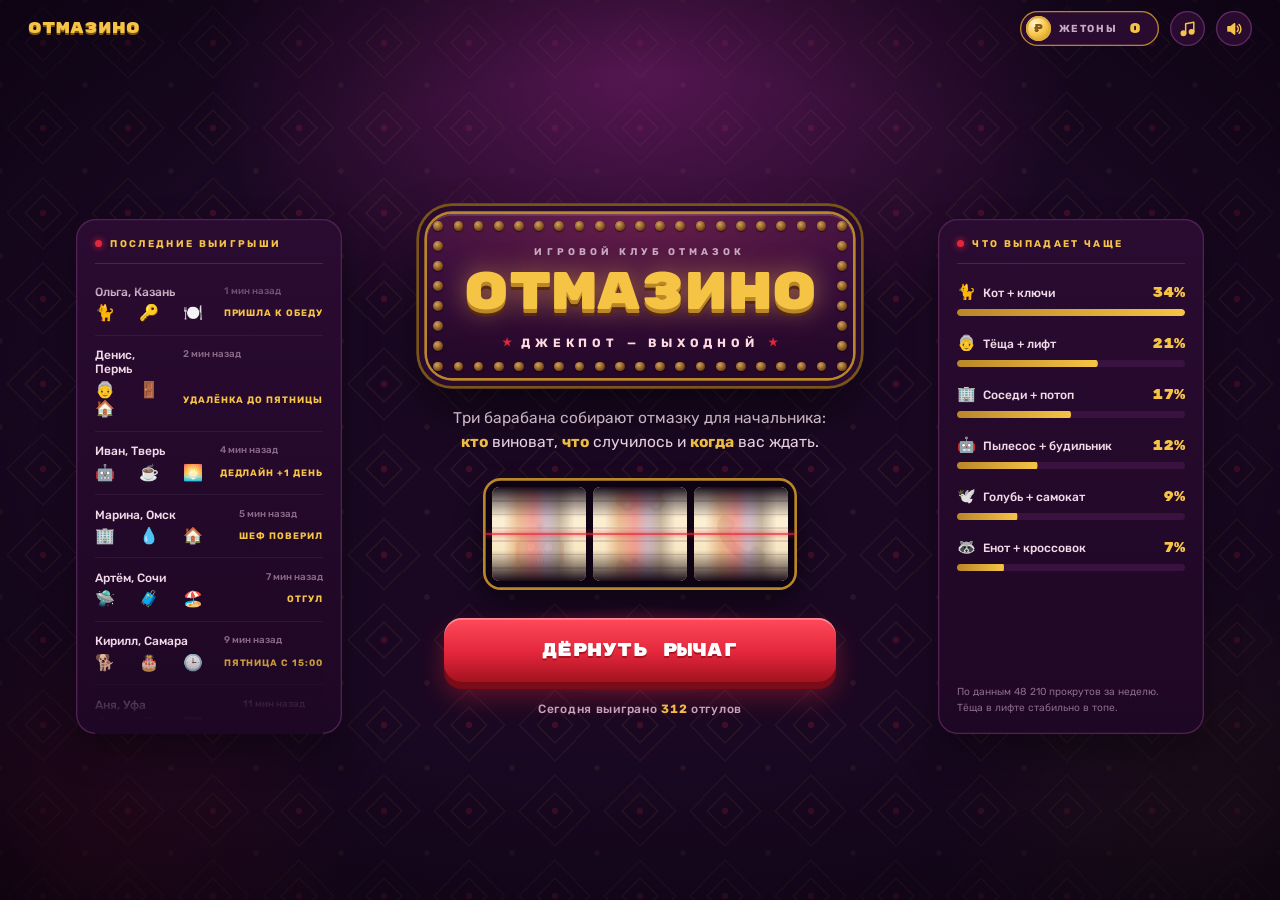
==== commit 54fc2197: "Add mobile layout, random boss verdict and casino lounge music - Portrait screens: width-based scale" ====
--- a/index.html
+++ b/index.html
@@ -2,11 +2,12 @@
 <html lang="ru">
 <head>
 <meta charset="utf-8">
-<meta name="viewport" content="width=device-width, initial-scale=1">
+<meta name="viewport" content="width=device-width, initial-scale=1, viewport-fit=cover">
+<meta name="theme-color" content="#1A0822">
 <title>Отмазино — автомат отмазок для начальника</title>
 <link rel="preconnect" href="https://fonts.googleapis.com">
 <link rel="preconnect" href="https://fonts.gstatic.com" crossorigin>
-<link href="https://fonts.googleapis.com/css2?family=Rubik+Mono+One&family=Rubik:wght@400;500;700;900&display=swap&subset=cyrillic" rel="stylesheet">
+<link href="https://fonts.googleapis.com/css2?family=Rubik+Mono+One&family=Rubik:wght@400;500;700;900&display=swap&subset=cyrillic" rel="stylesheet" media="print" onload="this.media='all'">
 <link rel="icon" href="data:image/svg+xml,%3Csvg xmlns=%27http://www.w3.org/2000/svg%27 viewBox=%270 0 32 32%27%3E%3Ccircle cx=%2716%27 cy=%2716%27 r=%2715%27 fill=%27%23F6C445%27 stroke=%27%23B9862A%27 stroke-width=%272%27/%3E%3Ctext x=%2716%27 y=%2722%27 font-size=%2716%27 font-family=%27Arial%27 font-weight=%27700%27 text-anchor=%27middle%27 fill=%27%237A5517%27%3E₽%3C/text%3E%3C/svg%3E">
 <link rel="stylesheet" href="css/style.css">
 </head>
@@ -17,7 +18,11 @@
   <header class="nav">
     <button class="nav-logo" data-go="home" aria-label="На главную">ОТМАЗИНО</button>
     <div class="nav-right">
-      <div class="tok-pill"><span class="coin-ico" aria-hidden="true">₽</span>ЖЕТОНЫ <b id="navTok">0</b></div>
+      <div class="tok-pill"><span class="coin-ico" aria-hidden="true">₽</span><span class="tok-label">ЖЕТОНЫ</span> <b id="navTok">0</b></div>
+      <button class="snd" id="mus" aria-pressed="true" aria-label="Музыка">
+        <svg class="on" viewBox="0 0 24 24" fill="none" stroke="currentColor" stroke-width="2" stroke-linecap="round" stroke-linejoin="round"><path d="M9 18V5l11-2v13"/><circle cx="6" cy="18" r="3" fill="currentColor"/><circle cx="17" cy="16" r="3" fill="currentColor"/></svg>
+        <svg class="off" viewBox="0 0 24 24" fill="none" stroke="currentColor" stroke-width="2" stroke-linecap="round" stroke-linejoin="round"><path d="M9 18V5l11-2v13"/><circle cx="6" cy="18" r="3" fill="currentColor"/><circle cx="17" cy="16" r="3" fill="currentColor"/><path d="M3 3l18 18"/></svg>
+      </button>
       <button class="snd" id="snd" aria-pressed="true" aria-label="Звук">
         <svg class="on" viewBox="0 0 24 24" fill="none" stroke="currentColor" stroke-width="2" stroke-linecap="round" stroke-linejoin="round"><path d="M4 9v6h4l5 4V5L8 9H4z" fill="currentColor"/><path d="M16.5 8.5a5 5 0 0 1 0 7M19 6a8.5 8.5 0 0 1 0 12"/></svg>
         <svg class="off" viewBox="0 0 24 24" fill="none" stroke="currentColor" stroke-width="2" stroke-linecap="round" stroke-linejoin="round"><path d="M4 9v6h4l5 4V5L8 9H4z" fill="currentColor"/><path d="M17 9l5 6M22 9l-5 6"/></svg>
@@ -58,6 +63,7 @@
         <div class="rise" style="--i:3"><button class="cta" id="ctaPull">Дёрнуть рычаг</button></div>
         <div class="won rise" style="--i:4">Сегодня выиграно <b id="wonCount">312</b> отгулов</div>
       </div>
+      <div class="m-ticker rise" style="--i:5" aria-hidden="true"><span class="m-live">Выигрыши</span><div class="m-viewport"><div class="m-track" id="mTicker"></div></div></div>
     </section>
 
     <!-- ============ 2. ОПЛАТА ============ -->
@@ -167,6 +173,7 @@
               <div class="who"><b>Игорь Сергеевич</b><small id="bossStatus">был недавно</small></div>
             </div>
             <div class="cbody" id="chatBody"></div>
+            <div class="verdict" id="verdict" aria-live="polite"></div>
             <div class="cinput">
               <div class="field" id="chatField"></div>
               <span class="csend" id="chatSend"><svg viewBox="0 0 24 24" fill="#fff"><path d="M3.4 20.4 21 12 3.4 3.6 3.4 10l12.6 2-12.6 2z"/></svg></span>
--- a/css/style.css
+++ b/css/style.css
@@ -36,6 +36,10 @@
   -webkit-font-smoothing: antialiased;
   user-select: none;
   -webkit-user-select: none;
+  -webkit-touch-callout: none;
+  -webkit-tap-highlight-color: transparent;
+  touch-action: manipulation;
+  overscroll-behavior: none;
 }
 button { font: inherit; color: inherit; border: 0; background: none; cursor: pointer; }
 button:focus-visible { outline: .2rem solid var(--gold); outline-offset: .3rem; }
@@ -598,14 +602,92 @@
 .chat-side.is-in { opacity: 1; transform: none; pointer-events: auto; }
 .link { font: 500 1.3rem Rubik; letter-spacing: .1em; text-transform: uppercase; color: var(--mute); text-decoration: underline; text-underline-offset: .4rem; }
 
+/* штамп-вердикт поверх чата */
+.verdict {
+  position: absolute; left: 50%; top: 32%; z-index: 4; pointer-events: none;
+  padding: 1rem 1.8rem; border: .45rem solid currentColor; border-radius: 1.2rem;
+  font: 400 2.8rem/1.05 var(--mono); text-align: center; white-space: nowrap;
+  box-shadow: inset 0 0 0 .25rem rgba(255, 255, 255, .5);
+  background: rgba(255, 250, 238, .55);
+  opacity: 0; transform: translate(-50%, -50%) rotate(-9deg) scale(2.2);
+}
+.verdict.ok { color: #1f9d63; }
+.verdict.fail { color: var(--cherry); }
+.verdict.in { animation: stamp .5s var(--ease-out) forwards; }
+@keyframes stamp {
+  0% { opacity: 0; transform: translate(-50%, -50%) rotate(-9deg) scale(2.2); }
+  55% { opacity: .95; transform: translate(-50%, -50%) rotate(-9deg) scale(.94); }
+  100% { opacity: .92; transform: translate(-50%, -50%) rotate(-9deg) scale(1); }
+}
+
+/* бегущая строка выигрышей — только в мобильной версии, заменяет боковые панели */
+.m-ticker { display: none; }
+
+/* ================= МОБИЛЬНАЯ ВЕРСИЯ =================
+   Любой вертикальный экран (телефон, планшет в портрете): rem считается от ширины,
+   центральная колонка 50rem занимает почти весь экран, боковые панели убираем. */
+@media (max-aspect-ratio: 4/5) {
+  html {
+    font-size: min(calc(100vw / 52), calc(100vh / 90));
+    font-size: min(calc(100vw / 52), calc(100dvh / 90));
+  }
+  .nav { top: env(safe-area-inset-top); padding: 0 1.4rem; transition: opacity .3s var(--ease-out); }
+  .nav-logo { font-size: 1.7rem; }
+  .tok-pill { height: 3.8rem; gap: .6rem; padding-right: 1.3rem; }
+  .tok-label { display: none; }
+  .snd { width: 3.8rem; height: 3.8rem; }
+  .col { top: calc(6.4rem + env(safe-area-inset-top)); bottom: calc(1.6rem + env(safe-area-inset-bottom)); }
+  .side, .lever-hint { display: none; }
+  .game-col { justify-content: center; padding-top: 0; }
+
+  /* мессенджер на весь экран: макет телефона масштабируем до ширины экрана */
+  html[data-screen="chat"] .nav { opacity: 0; pointer-events: none; }
+  .chat-col { top: 0; bottom: 0; left: 0; width: 100%; margin: 0; display: block; }
+  .screen.chat .phone {
+    position: absolute; left: 0; top: 0; width: 38rem; height: calc(100% / 1.3684);
+    padding: 0; border-radius: 0; background: none; box-shadow: none;
+    transform: scale(1.3684); transform-origin: 0 0;
+  }
+  .phone-in { border-radius: 0; }
+  .island, .sbar { display: none; }
+  .chead { padding-top: calc(1.2rem + env(safe-area-inset-top) / 1.3684); }
+  .cinput { padding-bottom: calc(1.4rem + env(safe-area-inset-bottom) / 1.3684); }
+  .chat-side {
+    left: 0; right: 0; bottom: 0; z-index: 3; flex-direction: row; align-items: center; justify-content: center; gap: 2rem;
+    padding: 4rem 1.6rem calc(2.4rem + env(safe-area-inset-bottom));
+    background: linear-gradient(rgba(251, 244, 230, 0), #fbf4e6 38%);
+  }
+  .chat-side .btn-ghost { height: 6.4rem; font-size: 1.5rem; background: var(--plum-2); }
+
+  .m-ticker {
+    position: absolute; left: 0; right: 0; bottom: calc(2.4rem + env(safe-area-inset-bottom)); height: 4.6rem;
+    display: flex; align-items: center; background: rgba(14, 3, 18, .65);
+    box-shadow: inset 0 .1rem 0 rgba(246, 196, 69, .25), inset 0 -.1rem 0 rgba(246, 196, 69, .25);
+  }
+  .m-live {
+    flex: none; display: flex; align-items: center; gap: .7rem; height: 100%; padding: 0 1.4rem;
+    background: var(--plum-2); font: 700 1.05rem Rubik; letter-spacing: .2em; text-transform: uppercase; color: var(--gold);
+    box-shadow: .1rem 0 0 rgba(246, 196, 69, .25);
+  }
+  .m-live::before { content: ''; width: .7rem; height: .7rem; border-radius: 50%; background: var(--cherry); box-shadow: 0 0 .7rem var(--cherry); animation: live 1.6s steps(1, end) infinite; }
+  .m-viewport { flex: 1; min-width: 0; overflow: hidden; }
+  .m-track { display: flex; width: max-content; animation: mfeed 38s linear infinite; }
+  .m-item { display: inline-flex; align-items: center; gap: .8rem; padding: 0 2.2rem; white-space: nowrap; font: 500 1.3rem Rubik; color: #f1d9e8; }
+  .m-item .emo { font-size: 1.6rem; letter-spacing: .1em; }
+  .m-item b { font: 700 1.05rem Rubik; letter-spacing: .1em; text-transform: uppercase; color: var(--gold); }
+  @keyframes mfeed { to { transform: translateX(-50%); } }
+  .chat-side .link { color: var(--plum-2); font-size: 1.5rem; }
+}
+
 /* ---------- меньше движения ---------- */
 @media (prefers-reduced-motion: reduce) {
   .bulb::after { animation: none !important; opacity: .75; }
   .logo, .logo .fl, .cta::after, .lever-hint i, .side-h::before { animation: none; }
   .screen, .screen.is-on, .screen.is-leaving { transform: none; }
   .rise { transform: none; }
-  .ticker ul { animation-duration: 160s; }
+  .ticker ul, .m-track { animation-duration: 160s; }
   .shaker.shake { animation: none; }
   .msg.enter, .msg.out.enter, .typing-b { animation: fadeOnly .3s ease both; }
+  .verdict.in { animation: fadeOnly .3s ease forwards; opacity: .92; transform: translate(-50%, -50%) rotate(-9deg); }
 }
 @keyframes fadeOnly { from { opacity: 0; } }
